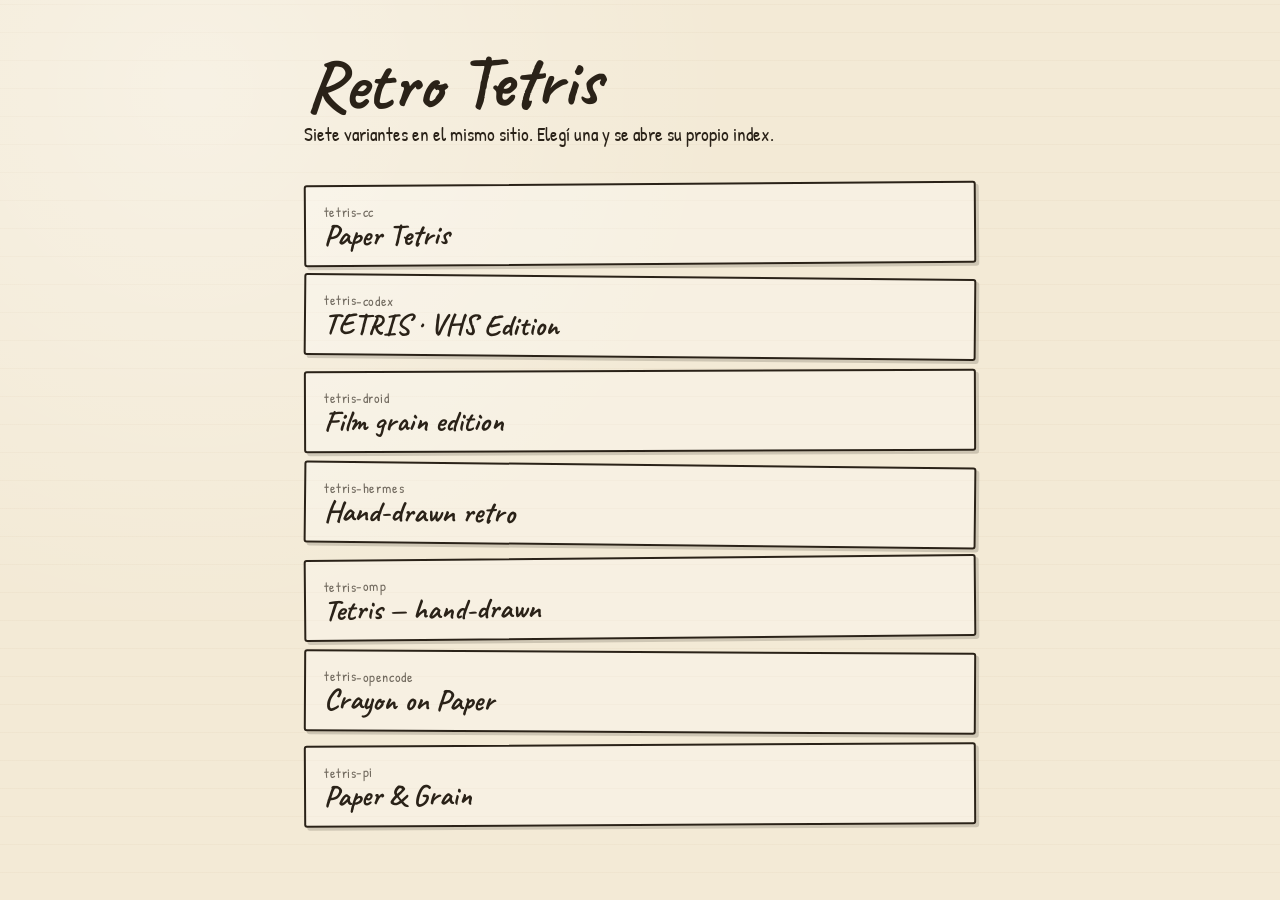
==== index.html @ 58478a33 "Add a landing page so GitHub Pages can list every Tetris variant. Co-authored-by: Cursor <cursoragen" ====
<!DOCTYPE html>
<html lang="es">
<head>
  <meta charset="UTF-8">
  <meta name="viewport" content="width=device-width, initial-scale=1">
  <title>Retro Tetris</title>
  <link rel="preconnect" href="https://fonts.googleapis.com">
  <link rel="preconnect" href="https://fonts.gstatic.com" crossorigin>
  <link href="https://fonts.googleapis.com/css2?family=Caveat:wght@500;700&family=Patrick+Hand&display=swap" rel="stylesheet">
  <style>
    :root {
      --ink: #2a2218;
      --paper: #f3ead6;
      --rule: #c9b89a;
    }
    * { box-sizing: border-box; }
    body {
      margin: 0;
      min-height: 100vh;
      color: var(--ink);
      background:
        radial-gradient(circle at 15% 10%, rgba(255,255,255,.35), transparent 40%),
        repeating-linear-gradient(0deg, transparent, transparent 27px, rgba(180,150,110,.12) 28px),
        var(--paper);
      font-family: "Patrick Hand", cursive;
    }
    main {
      max-width: 720px;
      margin: 0 auto;
      padding: 48px 24px 72px;
    }
    h1 {
      font-family: Caveat, cursive;
      font-size: clamp(3rem, 8vw, 4.5rem);
      line-height: .9;
      margin: 0 0 8px;
      transform: rotate(-1.2deg);
    }
    p.lead {
      margin: 0 0 36px;
      font-size: 1.2rem;
      max-width: 28em;
    }
    ul {
      list-style: none;
      padding: 0;
      margin: 0;
      display: grid;
      gap: 12px;
    }
    a {
      display: block;
      padding: 16px 18px 14px;
      color: inherit;
      text-decoration: none;
      border: 2px solid var(--ink);
      border-radius: 3px;
      background: rgba(255,255,255,.28);
      box-shadow: 3px 3px 0 rgba(42,34,24,.18);
      transform: rotate(var(--tilt));
    }
    a:hover {
      background: rgba(255,248,230,.7);
      transform: rotate(0deg) translate(-1px, -1px);
    }
    .folder {
      display: block;
      font-size: .85rem;
      letter-spacing: .04em;
      opacity: .65;
    }
    .title {
      font-family: Caveat, cursive;
      font-size: 1.85rem;
      font-weight: 700;
      line-height: 1;
    }
  </style>
</head>
<body>
  <main>
    <h1>Retro Tetris</h1>
    <p class="lead">Siete variantes en el mismo sitio. Elegí una y se abre su propio index.</p>
    <ul>
      <li><a href="tetris-cc/" style="--tilt:-.4deg"><span class="folder">tetris-cc</span><span class="title">Paper Tetris</span></a></li>
      <li><a href="tetris-codex/" style="--tilt:.5deg"><span class="folder">tetris-codex</span><span class="title">TETRIS · VHS Edition</span></a></li>
      <li><a href="tetris-droid/" style="--tilt:-.2deg"><span class="folder">tetris-droid</span><span class="title">Film grain edition</span></a></li>
      <li><a href="tetris-hermes/" style="--tilt:.6deg"><span class="folder">tetris-hermes</span><span class="title">Hand-drawn retro</span></a></li>
      <li><a href="tetris-omp/" style="--tilt:-.5deg"><span class="folder">tetris-omp</span><span class="title">Tetris — hand-drawn</span></a></li>
      <li><a href="tetris-opencode/" style="--tilt:.3deg"><span class="folder">tetris-opencode</span><span class="title">Crayon on Paper</span></a></li>
      <li><a href="tetris-pi/" style="--tilt:-.3deg"><span class="folder">tetris-pi</span><span class="title">Paper &amp; Grain</span></a></li>
    </ul>
  </main>
</body>
</html>
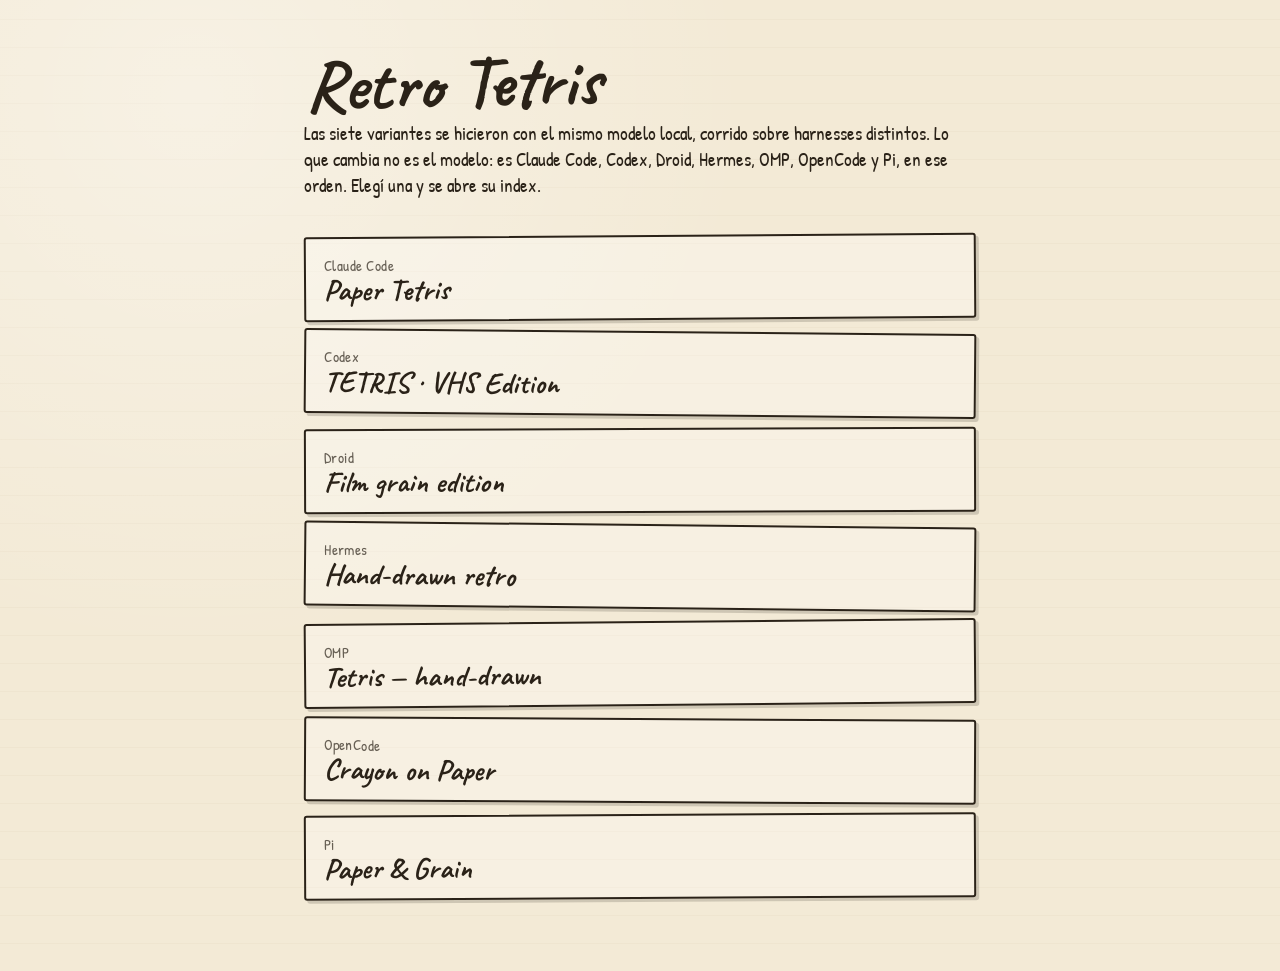
==== commit 0de83e1c: "Explain on the landing page that one local model ran on seven harnesses. Co-authored-by: Cursor <cur" ====
--- a/index.html
+++ b/index.html
@@ -39,7 +39,14 @@
     p.lead {
       margin: 0 0 36px;
       font-size: 1.2rem;
-      max-width: 28em;
+      max-width: 36em;
+      line-height: 1.35;
+    }
+    .harness {
+      display: block;
+      font-size: .95rem;
+      letter-spacing: .03em;
+      opacity: .7;
     }
     ul {
       list-style: none;
@@ -63,12 +70,6 @@
       background: rgba(255,248,230,.7);
       transform: rotate(0deg) translate(-1px, -1px);
     }
-    .folder {
-      display: block;
-      font-size: .85rem;
-      letter-spacing: .04em;
-      opacity: .65;
-    }
     .title {
       font-family: Caveat, cursive;
       font-size: 1.85rem;
@@ -80,15 +81,15 @@
 <body>
   <main>
     <h1>Retro Tetris</h1>
-    <p class="lead">Siete variantes en el mismo sitio. Elegí una y se abre su propio index.</p>
+    <p class="lead">Las siete variantes se hicieron con el mismo modelo local, corrido sobre harnesses distintos. Lo que cambia no es el modelo: es Claude Code, Codex, Droid, Hermes, OMP, OpenCode y Pi, en ese orden. Elegí una y se abre su index.</p>
     <ul>
-      <li><a href="tetris-cc/" style="--tilt:-.4deg"><span class="folder">tetris-cc</span><span class="title">Paper Tetris</span></a></li>
-      <li><a href="tetris-codex/" style="--tilt:.5deg"><span class="folder">tetris-codex</span><span class="title">TETRIS · VHS Edition</span></a></li>
-      <li><a href="tetris-droid/" style="--tilt:-.2deg"><span class="folder">tetris-droid</span><span class="title">Film grain edition</span></a></li>
-      <li><a href="tetris-hermes/" style="--tilt:.6deg"><span class="folder">tetris-hermes</span><span class="title">Hand-drawn retro</span></a></li>
-      <li><a href="tetris-omp/" style="--tilt:-.5deg"><span class="folder">tetris-omp</span><span class="title">Tetris — hand-drawn</span></a></li>
-      <li><a href="tetris-opencode/" style="--tilt:.3deg"><span class="folder">tetris-opencode</span><span class="title">Crayon on Paper</span></a></li>
-      <li><a href="tetris-pi/" style="--tilt:-.3deg"><span class="folder">tetris-pi</span><span class="title">Paper &amp; Grain</span></a></li>
+      <li><a href="tetris-cc/" style="--tilt:-.4deg"><span class="harness">Claude Code</span><span class="title">Paper Tetris</span></a></li>
+      <li><a href="tetris-codex/" style="--tilt:.5deg"><span class="harness">Codex</span><span class="title">TETRIS · VHS Edition</span></a></li>
+      <li><a href="tetris-droid/" style="--tilt:-.2deg"><span class="harness">Droid</span><span class="title">Film grain edition</span></a></li>
+      <li><a href="tetris-hermes/" style="--tilt:.6deg"><span class="harness">Hermes</span><span class="title">Hand-drawn retro</span></a></li>
+      <li><a href="tetris-omp/" style="--tilt:-.5deg"><span class="harness">OMP</span><span class="title">Tetris — hand-drawn</span></a></li>
+      <li><a href="tetris-opencode/" style="--tilt:.3deg"><span class="harness">OpenCode</span><span class="title">Crayon on Paper</span></a></li>
+      <li><a href="tetris-pi/" style="--tilt:-.3deg"><span class="harness">Pi</span><span class="title">Paper &amp; Grain</span></a></li>
     </ul>
   </main>
 </body>
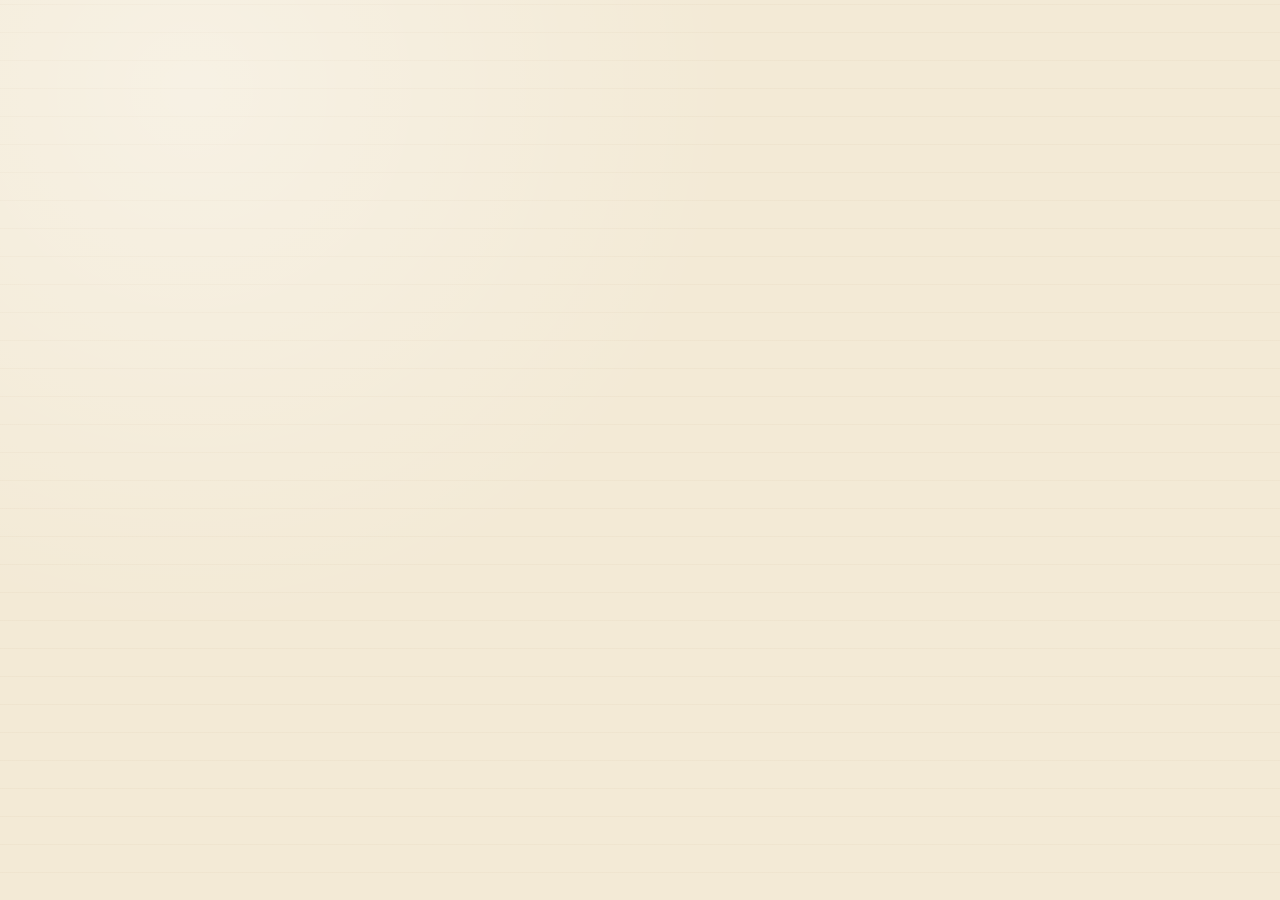
==== commit 0a925af9: "Show the shared prompt and reference image on the landing page. Co-authored-by: Cursor <cursoragent@" ====
--- a/index.html
+++ b/index.html
@@ -76,12 +76,51 @@
       font-weight: 700;
       line-height: 1;
     }
-  </style>
+    .prompt-label {
+      margin: 0 0 8px;
+      font-size: 1.05rem;
+    }
+    blockquote.prompt {
+      margin: 0 0 20px;
+      padding: 16px 18px;
+      border: 2px dashed var(--ink);
+      background: rgba(255,255,255,.35);
+      transform: rotate(-.4deg);
+    }
+    blockquote.prompt p {
+      margin: 0;
+      font-size: 1.08rem;
+      line-height: 1.4;
+    }
+    figure.ref {
+      margin: 0 0 36px;
+      transform: rotate(.5deg);
+    }
+    figure.ref img {
+      display: block;
+      width: 100%;
+      height: auto;
+      border: 2px solid var(--ink);
+      box-shadow: 4px 4px 0 rgba(42,34,24,.16);
+    }
+    figure.ref figcaption {
+      margin-top: 8px;
+      font-size: .95rem;
+      opacity: .7;
+    }
 </head>
 <body>
   <main>
     <h1>Retro Tetris</h1>
     <p class="lead">Las siete variantes se hicieron con el mismo modelo local, corrido sobre harnesses distintos. Lo que cambia no es el modelo: es Claude Code, Codex, Droid, Hermes, OMP, OpenCode y Pi, en ese orden. Elegí una y se abre su index.</p>
+    <p class="prompt-label">El prompt que se le pasó a todos fue el mismo:</p>
+    <blockquote class="prompt">
+      <p>Build me a Retro Tetris game with film grain effects. The grain effect needs to be rolling when playing. Include game sound, optional music, and great graphic effects + movement. Use the referenced image.</p>
+    </blockquote>
+    <figure class="ref">
+      <img src="reference.jpg" alt="Imagen de referencia: Tetris dibujado a lápiz sobre papel cuadriculado, con Next, Score y Level">
+      <figcaption>Imagen de referencia adjunta al prompt.</figcaption>
+    </figure>
     <ul>
       <li><a href="tetris-cc/" style="--tilt:-.4deg"><span class="harness">Claude Code</span><span class="title">Paper Tetris</span></a></li>
       <li><a href="tetris-codex/" style="--tilt:.5deg"><span class="harness">Codex</span><span class="title">TETRIS · VHS Edition</span></a></li>
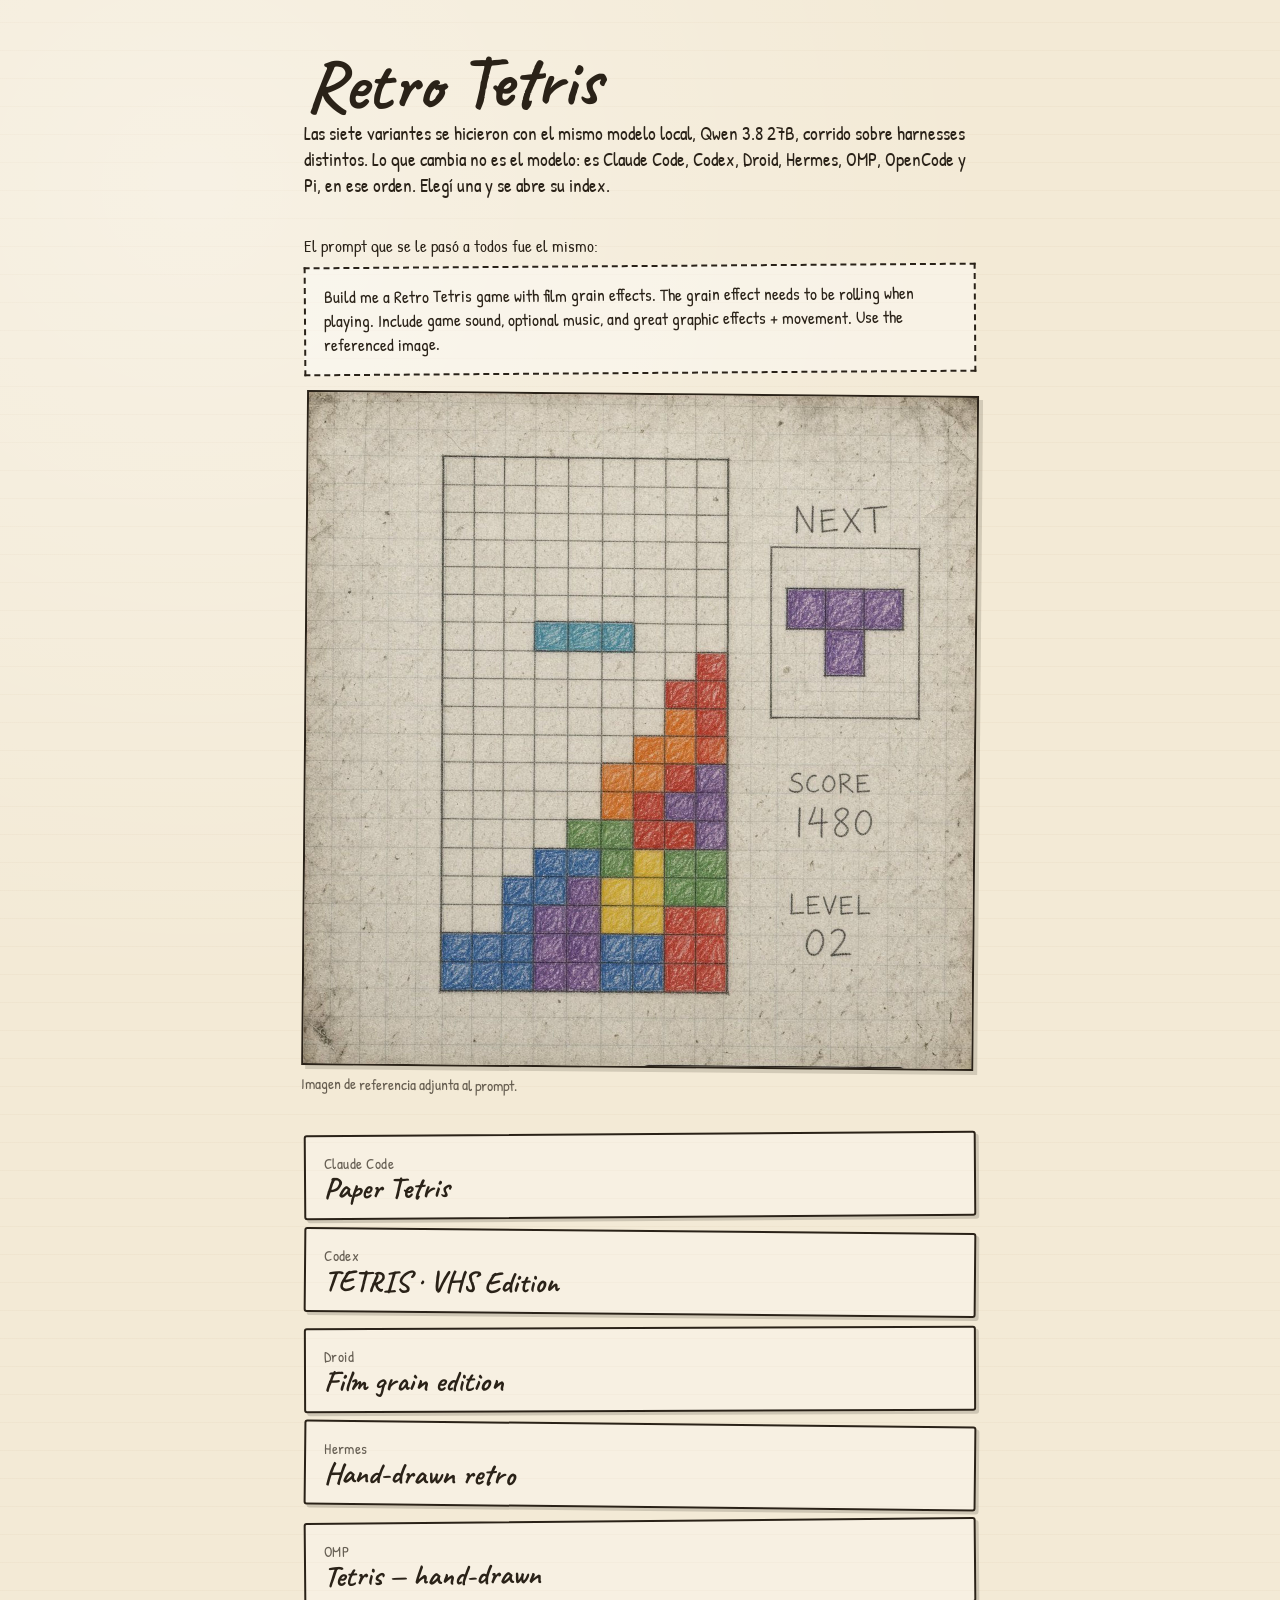
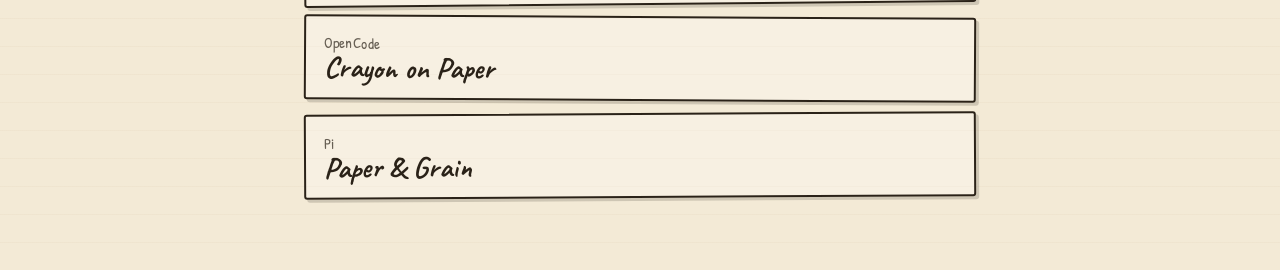
==== commit ca83ccfa: "Close the landing page stylesheet so the content can render. Co-authored-by: Cursor <cursoragent@cur" ====
--- a/index.html
+++ b/index.html
@@ -108,11 +108,12 @@
       font-size: .95rem;
       opacity: .7;
     }
+  </style>
 </head>
 <body>
   <main>
     <h1>Retro Tetris</h1>
-    <p class="lead">Las siete variantes se hicieron con el mismo modelo local, corrido sobre harnesses distintos. Lo que cambia no es el modelo: es Claude Code, Codex, Droid, Hermes, OMP, OpenCode y Pi, en ese orden. Elegí una y se abre su index.</p>
+    <p class="lead">Las siete variantes se hicieron con el mismo modelo local, Qwen 3.8 27B, corrido sobre harnesses distintos. Lo que cambia no es el modelo: es Claude Code, Codex, Droid, Hermes, OMP, OpenCode y Pi, en ese orden. Elegí una y se abre su index.</p>
     <p class="prompt-label">El prompt que se le pasó a todos fue el mismo:</p>
     <blockquote class="prompt">
       <p>Build me a Retro Tetris game with film grain effects. The grain effect needs to be rolling when playing. Include game sound, optional music, and great graphic effects + movement. Use the referenced image.</p>
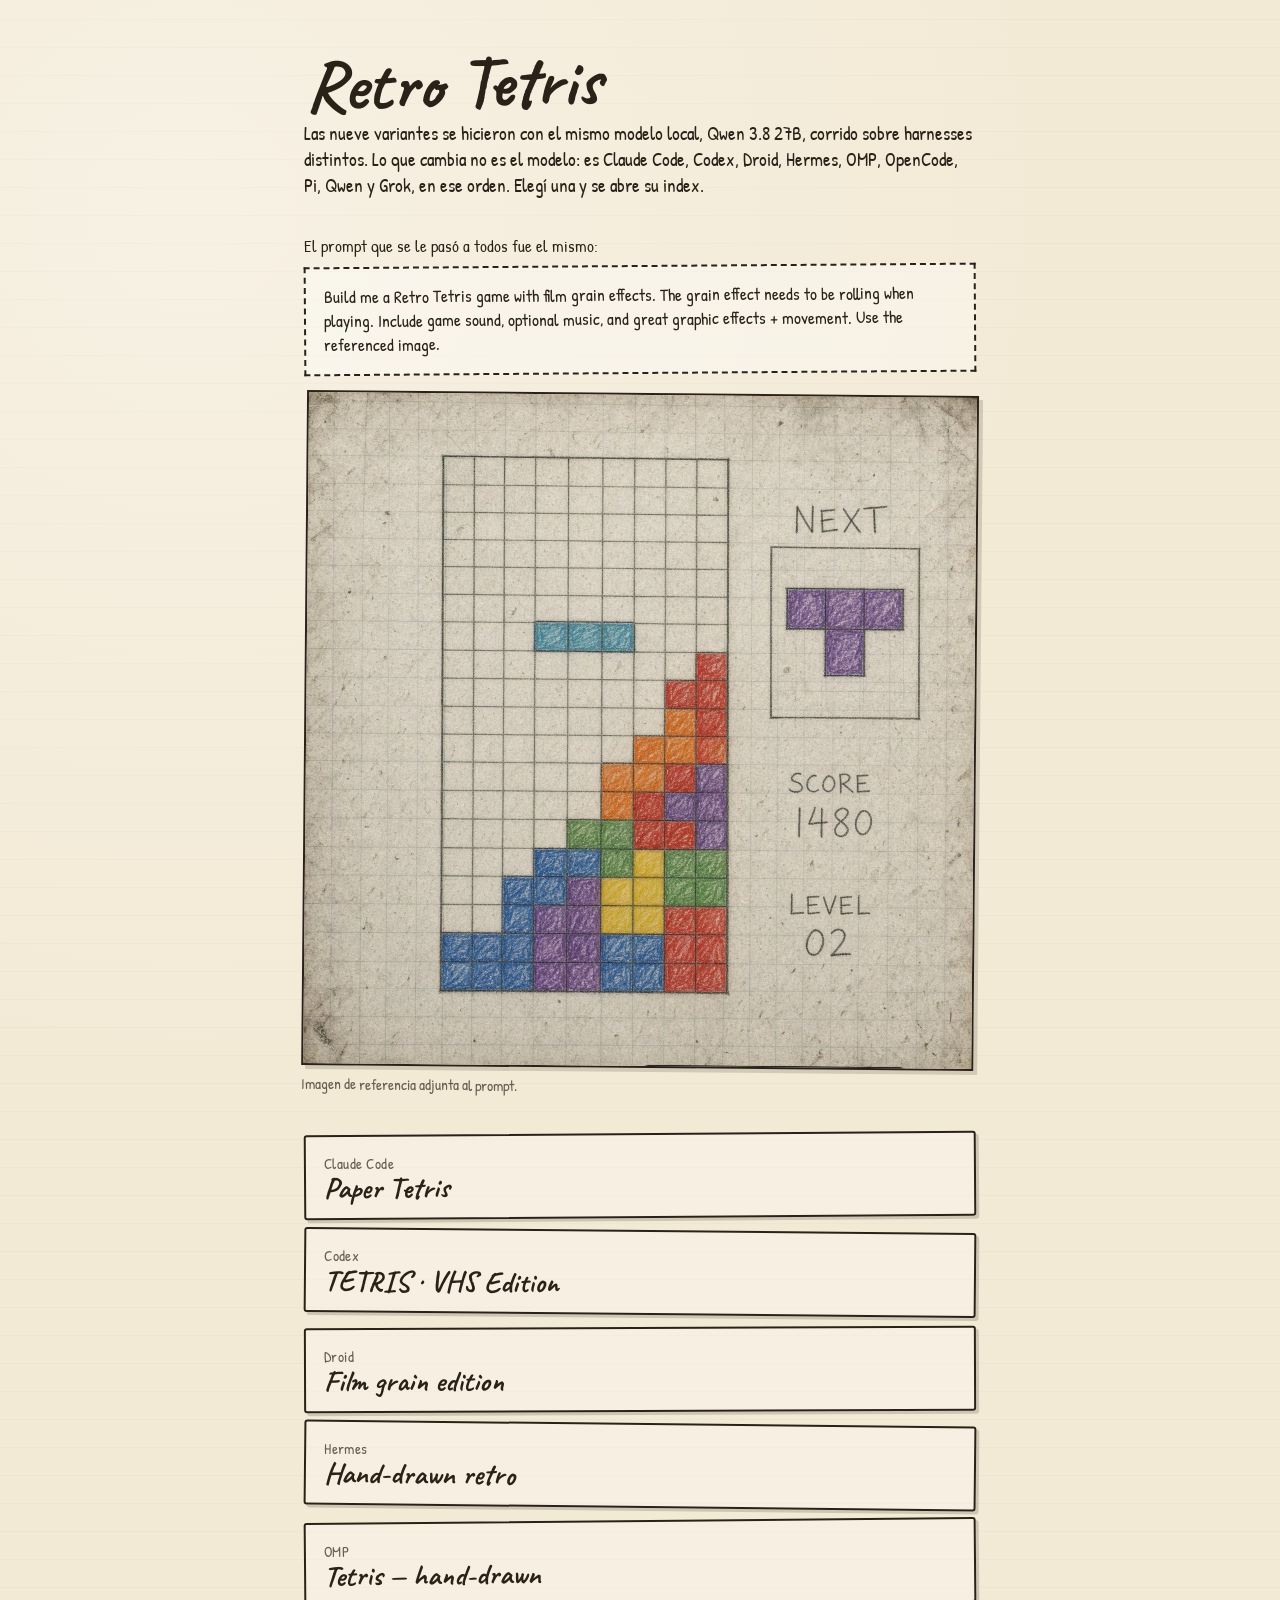
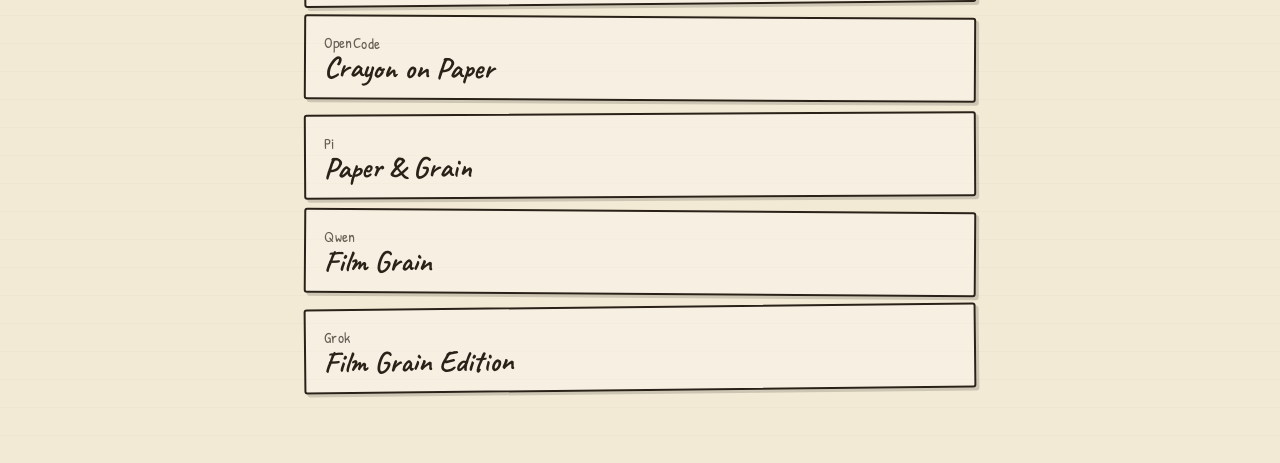
==== commit 8943c387: "Add the Qwen and Grok variants and list them on the landing page." ====
--- a/index.html
+++ b/index.html
@@ -113,7 +113,7 @@
 <body>
   <main>
     <h1>Retro Tetris</h1>
-    <p class="lead">Las siete variantes se hicieron con el mismo modelo local, Qwen 3.8 27B, corrido sobre harnesses distintos. Lo que cambia no es el modelo: es Claude Code, Codex, Droid, Hermes, OMP, OpenCode y Pi, en ese orden. Elegí una y se abre su index.</p>
+    <p class="lead">Las nueve variantes se hicieron con el mismo modelo local, Qwen 3.8 27B, corrido sobre harnesses distintos. Lo que cambia no es el modelo: es Claude Code, Codex, Droid, Hermes, OMP, OpenCode, Pi, Qwen y Grok, en ese orden. Elegí una y se abre su index.</p>
     <p class="prompt-label">El prompt que se le pasó a todos fue el mismo:</p>
     <blockquote class="prompt">
       <p>Build me a Retro Tetris game with film grain effects. The grain effect needs to be rolling when playing. Include game sound, optional music, and great graphic effects + movement. Use the referenced image.</p>
@@ -130,6 +130,8 @@
       <li><a href="tetris-omp/" style="--tilt:-.5deg"><span class="harness">OMP</span><span class="title">Tetris — hand-drawn</span></a></li>
       <li><a href="tetris-opencode/" style="--tilt:.3deg"><span class="harness">OpenCode</span><span class="title">Crayon on Paper</span></a></li>
       <li><a href="tetris-pi/" style="--tilt:-.3deg"><span class="harness">Pi</span><span class="title">Paper &amp; Grain</span></a></li>
+      <li><a href="tetris-qwen/" style="--tilt:.4deg"><span class="harness">Qwen</span><span class="title">Film Grain</span></a></li>
+      <li><a href="tetris-grok/" style="--tilt:-.6deg"><span class="harness">Grok</span><span class="title">Film Grain Edition</span></a></li>
     </ul>
   </main>
 </body>
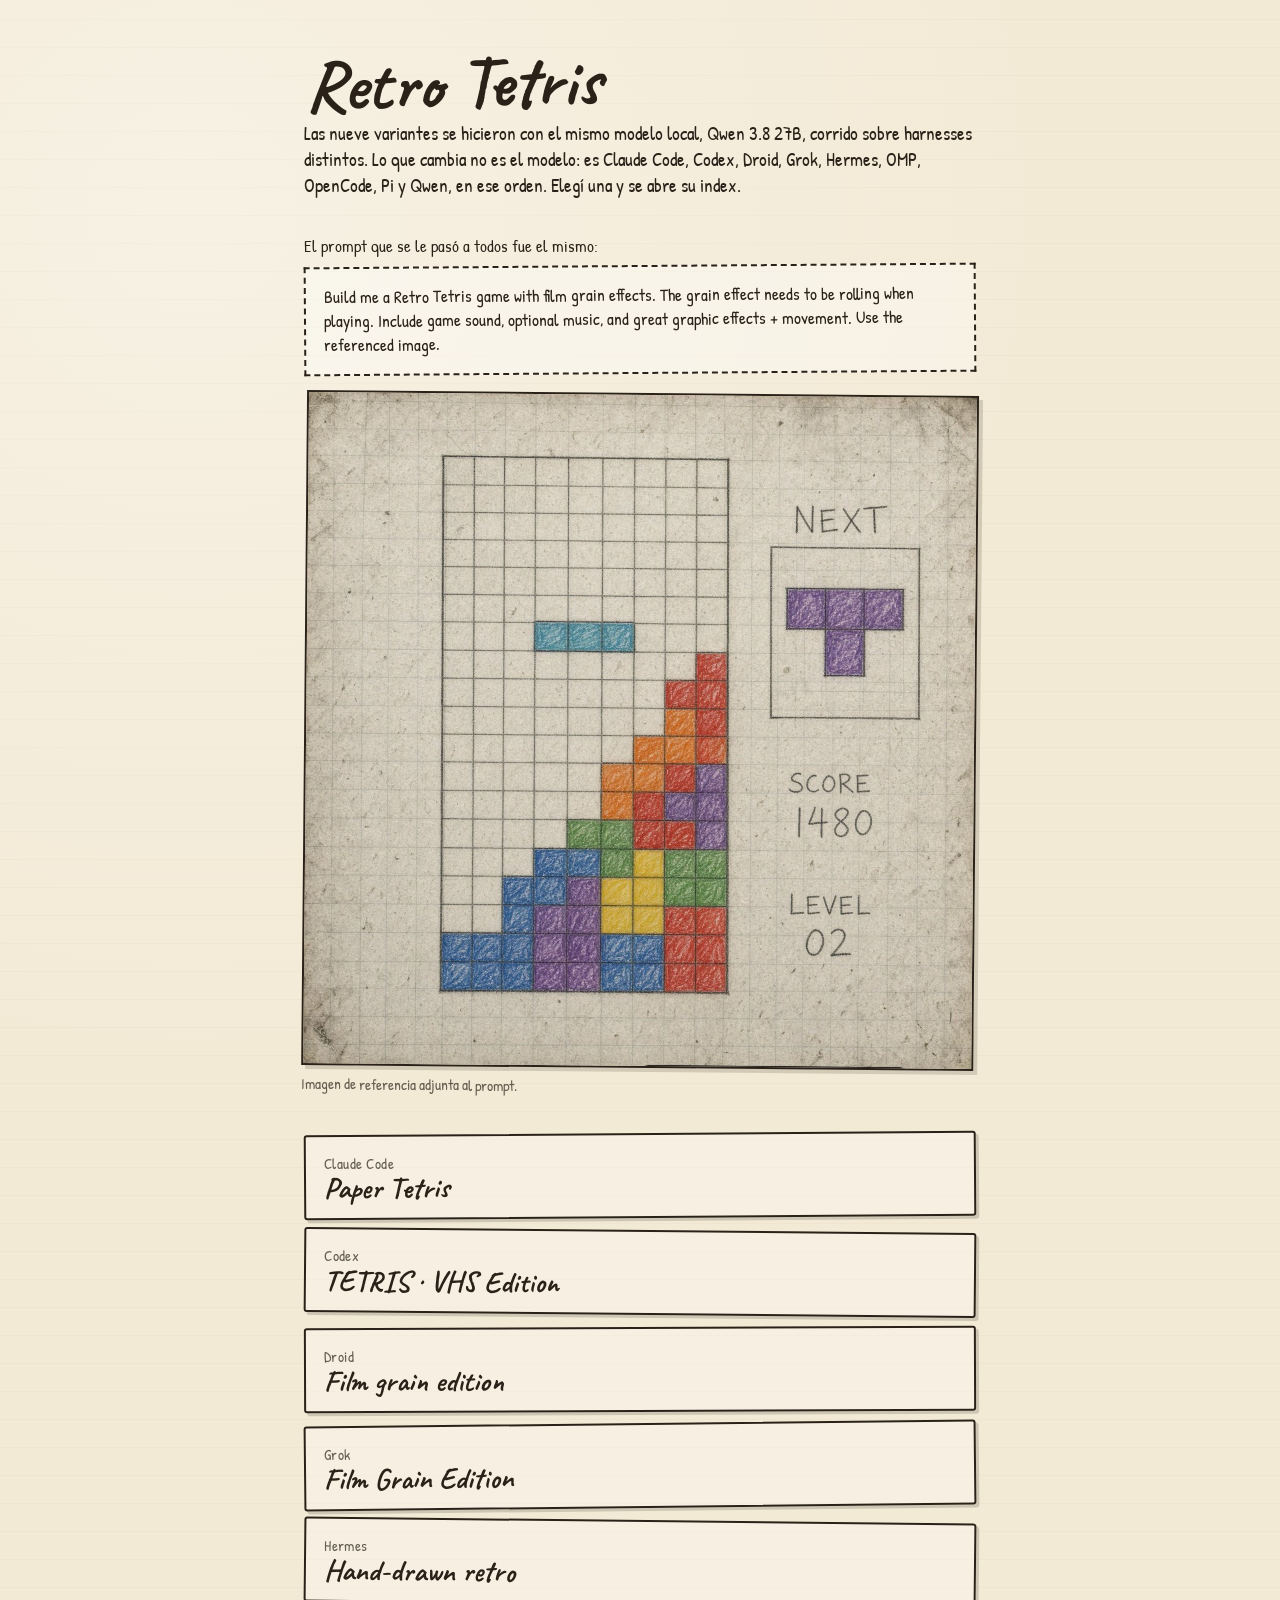
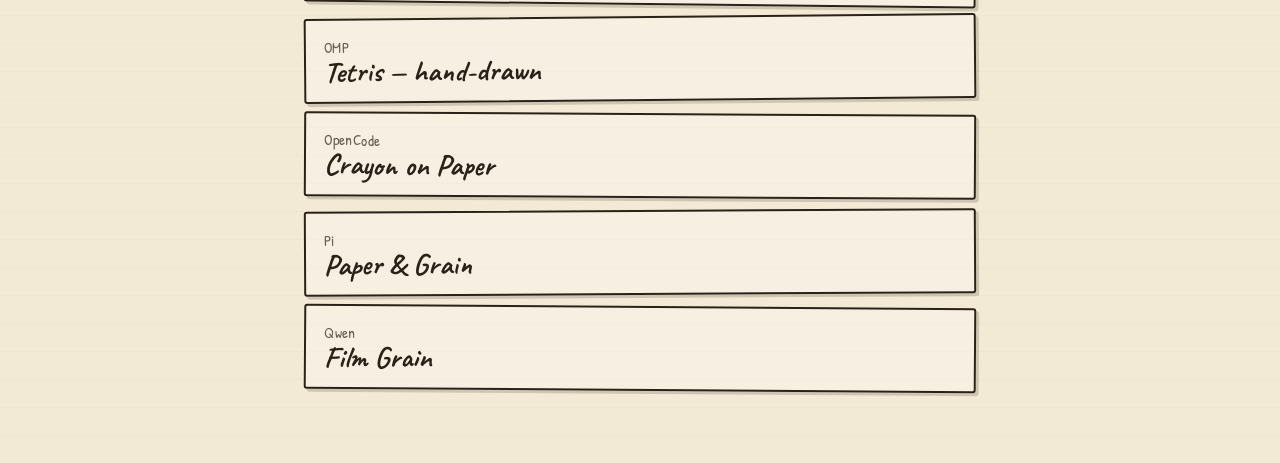
==== commit 76392148: "Sort the landing page variants alphabetically by harness." ====
--- a/index.html
+++ b/index.html
@@ -113,7 +113,7 @@
 <body>
   <main>
     <h1>Retro Tetris</h1>
-    <p class="lead">Las nueve variantes se hicieron con el mismo modelo local, Qwen 3.8 27B, corrido sobre harnesses distintos. Lo que cambia no es el modelo: es Claude Code, Codex, Droid, Hermes, OMP, OpenCode, Pi, Qwen y Grok, en ese orden. Elegí una y se abre su index.</p>
+    <p class="lead">Las nueve variantes se hicieron con el mismo modelo local, Qwen 3.8 27B, corrido sobre harnesses distintos. Lo que cambia no es el modelo: es Claude Code, Codex, Droid, Grok, Hermes, OMP, OpenCode, Pi y Qwen, en ese orden. Elegí una y se abre su index.</p>
     <p class="prompt-label">El prompt que se le pasó a todos fue el mismo:</p>
     <blockquote class="prompt">
       <p>Build me a Retro Tetris game with film grain effects. The grain effect needs to be rolling when playing. Include game sound, optional music, and great graphic effects + movement. Use the referenced image.</p>
@@ -126,12 +126,12 @@
       <li><a href="tetris-cc/" style="--tilt:-.4deg"><span class="harness">Claude Code</span><span class="title">Paper Tetris</span></a></li>
       <li><a href="tetris-codex/" style="--tilt:.5deg"><span class="harness">Codex</span><span class="title">TETRIS · VHS Edition</span></a></li>
       <li><a href="tetris-droid/" style="--tilt:-.2deg"><span class="harness">Droid</span><span class="title">Film grain edition</span></a></li>
+      <li><a href="tetris-grok/" style="--tilt:-.6deg"><span class="harness">Grok</span><span class="title">Film Grain Edition</span></a></li>
       <li><a href="tetris-hermes/" style="--tilt:.6deg"><span class="harness">Hermes</span><span class="title">Hand-drawn retro</span></a></li>
       <li><a href="tetris-omp/" style="--tilt:-.5deg"><span class="harness">OMP</span><span class="title">Tetris — hand-drawn</span></a></li>
       <li><a href="tetris-opencode/" style="--tilt:.3deg"><span class="harness">OpenCode</span><span class="title">Crayon on Paper</span></a></li>
       <li><a href="tetris-pi/" style="--tilt:-.3deg"><span class="harness">Pi</span><span class="title">Paper &amp; Grain</span></a></li>
       <li><a href="tetris-qwen/" style="--tilt:.4deg"><span class="harness">Qwen</span><span class="title">Film Grain</span></a></li>
-      <li><a href="tetris-grok/" style="--tilt:-.6deg"><span class="harness">Grok</span><span class="title">Film Grain Edition</span></a></li>
     </ul>
   </main>
 </body>
